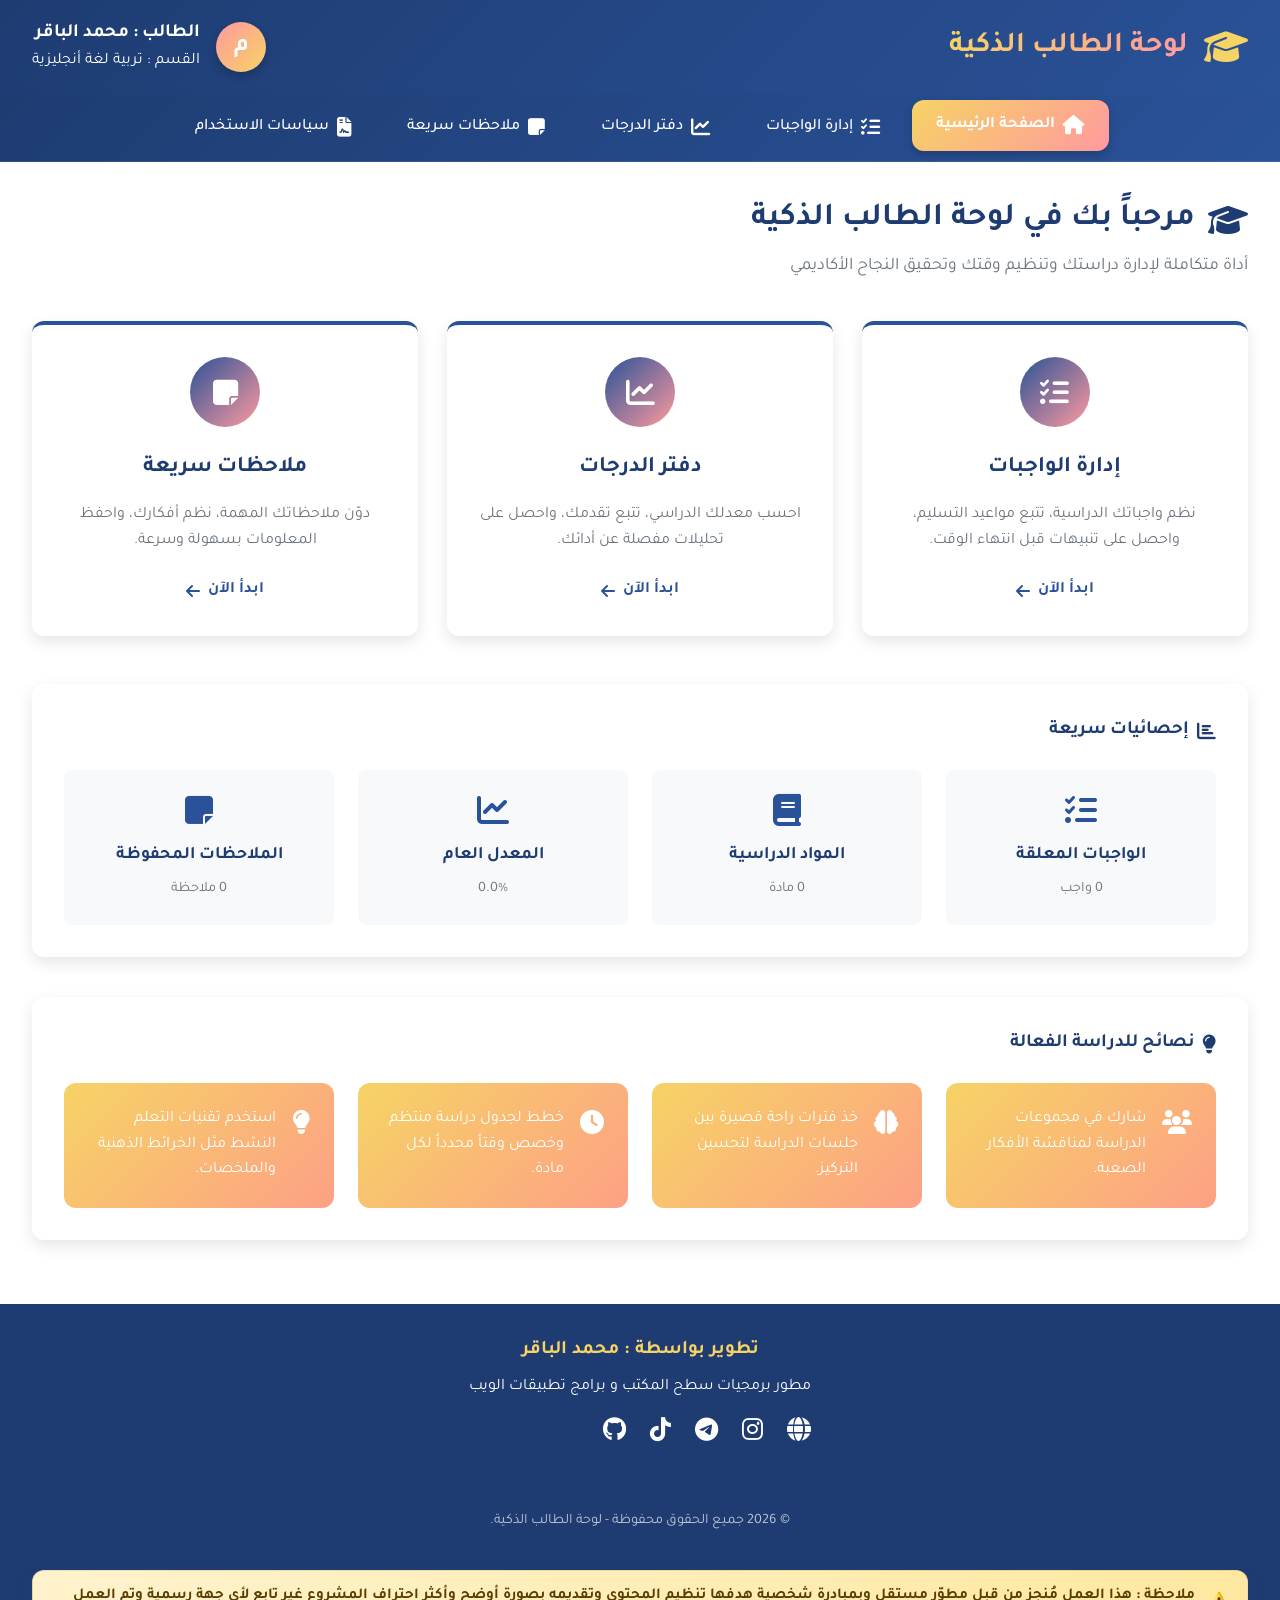
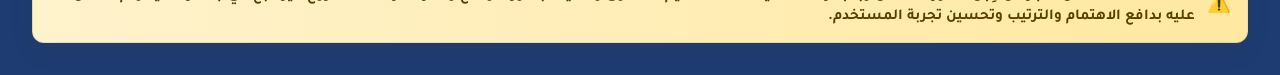
==== index.html @ 104905c3 "Add files via upload" ====
<!DOCTYPE html>
<html lang="ar" dir="rtl">
<head>
    <meta charset="UTF-8">
    <meta name="viewport" content="width=device-width, initial-scale=1.0">
    <title>لوحة الطالب الذكية - الصفحة الرئيسية</title>
    <link rel="stylesheet" href="css/style.css">
    <link rel="stylesheet" href="https://cdnjs.cloudflare.com/ajax/libs/font-awesome/6.4.0/css/all.min.css">
    <link href="https://fonts.googleapis.com/css2?family=Poppins:wght@300;400;500;600&family=Tajawal:wght@300;400;500;700&display=swap" rel="stylesheet">
</head>
<body>
    <div class="app-container">
        <!-- الشريط العلوي -->
        <header>
            <div class="logo">
                <i class="fas fa-graduation-cap"></i>
                <h1>لوحة الطالب الذكية</h1>
            </div>
            <div class="user-info">
                <div class="user-avatar">م</div>
                <div>
                    <h3>الطالب : محمد الباقر</h3>
                    <p>القسم : تربية لغة أنجليزية</p>
                </div>
            </div>
        </header>

        <!-- التنقل -->
        <nav>
            <ul class="nav-list">
                <li class="nav-item">
                    <a href="index.html" class="nav-link active">
                        <i class="fas fa-home"></i>
                        <span>الصفحة الرئيسية</span>
                    </a>
                </li>
                <li class="nav-item">
                    <a href="tasks.html" class="nav-link">
                        <i class="fas fa-tasks"></i>
                        <span>إدارة الواجبات</span>
                    </a>
                </li>
                <li class="nav-item">
                    <a href="grades.html" class="nav-link">
                        <i class="fas fa-chart-line"></i>
                        <span>دفتر الدرجات</span>
                    </a>
                </li>
                <li class="nav-item">
                    <a href="notes.html" class="nav-link">
                        <i class="fas fa-sticky-note"></i>
                        <span>ملاحظات سريعة</span>
                    </a>
                </li>
                <li class="nav-item">
                    <a href="policies.html" class="nav-link">
                        <i class="fas fa-file-contract"></i>
                        <span>سياسات الاستخدام</span>
                    </a>
                </li>
            </ul>
        </nav>

        <!-- المحتوى الرئيسي -->
        <main>
            <div class="welcome-section">
                <div class="welcome-content">
                    <h2><i class="fas fa-graduation-cap"></i> مرحباً بك في لوحة الطالب الذكية</h2>
                    <p class="subtitle">أداة متكاملة لإدارة دراستك وتنظيم وقتك وتحقيق النجاح الأكاديمي</p>
                    
                    <div class="features-grid">
                        <div class="feature-card">
                            <div class="feature-icon">
                                <i class="fas fa-tasks"></i>
                            </div>
                            <h3>إدارة الواجبات</h3>
                            <p>نظم واجباتك الدراسية، تتبع مواعيد التسليم، واحصل على تنبيهات قبل انتهاء الوقت.</p>
                            <a href="tasks.html" class="feature-link">ابدأ الآن <i class="fas fa-arrow-left"></i></a>
                        </div>
                        
                        <div class="feature-card">
                            <div class="feature-icon">
                                <i class="fas fa-chart-line"></i>
                            </div>
                            <h3>دفتر الدرجات</h3>
                            <p>احسب معدلك الدراسي، تتبع تقدمك، واحصل على تحليلات مفصلة عن أدائك.</p>
                            <a href="grades.html" class="feature-link">ابدأ الآن <i class="fas fa-arrow-left"></i></a>
                        </div>
                        
                        <div class="feature-card">
                            <div class="feature-icon">
                                <i class="fas fa-sticky-note"></i>
                            </div>
                            <h3>ملاحظات سريعة</h3>
                            <p>دوّن ملاحظاتك المهمة، نظم أفكارك، واحفظ المعلومات بسهولة وسرعة.</p>
                            <a href="notes.html" class="feature-link">ابدأ الآن <i class="fas fa-arrow-left"></i></a>
                        </div>
                    </div>
                    
                    <div class="stats-section">
                        <h3><i class="fas fa-chart-bar"></i> إحصائيات سريعة</h3>
                        <div class="stats-grid" id="quick-stats">
                            <!-- سيتم ملؤها بواسطة JavaScript -->

                        </div>
                    </div>
                    
                    <div class="tips-section">
                        <h3><i class="fas fa-lightbulb"></i> نصائح للدراسة الفعالة</h3>
                        <div class="tips-slider">
                            <div class="tip-card">
                                <i class="fas fa-clock"></i>
                                <p>خطط لجدول دراسة منتظم وخصص وقتاً محدداً لكل مادة.</p>
                            </div>
                            <div class="tip-card">
                                <i class="fas fa-brain"></i>
                                <p>خذ فترات راحة قصيرة بين جلسات الدراسة لتحسين التركيز.</p>
                            </div>
                            <div class="tip-card">
                                <i class="fas fa-book"></i>
                                <p>راجع الدروس أولاً بأول ولا تترك التراكم حتى وقت الامتحان.</p>
                            </div>
                            <div class="tip-card">
                                <i class="fas fa-check-circle"></i>
                                <p>ضع أهدافاً واقعية وقابلة للقياس لكل جلسة دراسة.</p>
                            </div>
                        </div>
                    </div>
                </div>
            </div>
        </main>

        <!-- الفوتر -->
        <footer>
            <div class="footer-content">
                <div class="developer-info">
                    <h3>تطوير بواسطة : محمد الباقر</h3>
                    <p>مطور برمجيات سطح المكتب و برامج تطبيقات الويب</p>
                    
                    <div class="social-links">
                        <a href="https://wsl-iq.github.io" class="social-link" target="_blank" title="الموقع الشخصي">
                            <i class="fas fa-globe"></i>
                        </a>
                        <a href="https://instagram.com/g6xs0r" class="social-link" target="_blank" title="إنستغرام">
                            <i class="fab fa-instagram"></i>
                        </a>
                        <a href="https://t.me/wsl-iq" class="social-link" target="_blank" title="تليغرام">
                            <i class="fab fa-telegram"></i>
                        </a>
                        <a href="https://www.tiktok.com/@wsl.iq" class="social-link" target="_blank" title="تيك توك">
                            <i class="fab fa-tiktok"></i>
                        </a>
                        <a href="https://github.com/wsl-iq" class="social-link" target="_blank" title="github">
                            <i class="fab fa-github"></i>
                        </a>
                    </div>
                </div>
                
                <div class="copyright">
                    &copy; 2026 جميع الحقوق محفوظة - لوحة الطالب الذكية.
                </div>

                <div role="alert" aria-live="polite" style="margin-top:14px;border-radius:12px;padding:14px 16px;background:linear-gradient(90deg,#fff3cd,#ffe8a1);color:#5a3e00;border:1px solid rgba(90,62,0,0.12);box-shadow:0 8px 24px rgba(90,62,0,0.08);font-weight:700;text-align:right;display:flex;align-items:center;gap:12px;">
                    <span style="font-size:1.2rem;line-height:1;">⚠️</span>
                    <small style="font-size:0.95rem;line-height:1.4;display:block;">
                    ملاحظة : هذا العمل مُنجز من قِبل مطوّر مستقل وبمبادرة شخصية هدفها تنظيم المحتوى وتقديمه بصورة أوضح وأكثر احتراف المشروع غير تابع لأي جهة رسمية وتم العمل عليه بدافع الاهتمام والترتيب وتحسين تجربة المستخدم.
                    </small>
                </div>
            </div>
        </footer>
    </div>

    <script src="js/main.js"></script>
</body>
</html>
---- css/style.css ----
/* الأساسيات والمتغيرات */
:root {
    --primary-dark: #1e3c72;
    --primary: #2a5298;
    --accent-pink: #ff9a9e;
    --accent-yellow: #f6d365;
    --success: #4CAF50;
    --success-light: #e8f5e9;
    --warning: #ff9800;
    --warning-light: #fff3e0;
    --danger: #f44336;
    --danger-light: #ffebee;
    --info: #2196F3;
    --info-light: #e3f2fd;
    --light: #f8f9fa;
    --dark: #343a40;
    --gray: #6c757d;
    --gray-light: #e9ecef;
    --border-radius: 12px;
    --border-radius-sm: 8px;
    --box-shadow: 0 6px 16px rgba(0, 0, 0, 0.1);
    --box-shadow-lg: 0 10px 30px rgba(0, 0, 0, 0.15);
    --transition: all 0.3s ease;
    --transition-fast: all 0.15s ease;
}

* {
    margin: 0;
    padding: 0;
    box-sizing: border-box;
}

html {
    scroll-behavior: smooth;
}

body {
    font-family: 'Tajawal', 'Poppins', sans-serif;
    background: linear-gradient(135deg, #1e3c72, #2a5298);
    color: #140707;
    min-height: 100vh;
    line-height: 1.6;
    padding: 0;
    margin: 0;
}

/* الحاوية الرئيسية */
.app-container {
    max-width: 1400px;
    margin: 0 auto;
    background-color: rgb(255, 255, 255);
    min-height: 100vh;
    border-radius: 0;
    overflow: hidden;
    box-shadow: 0 0 40px rgba(0, 0, 0, 0.2);
    animation: fadeIn 0.8s ease;
    /* لون نص الازرار العلوية */
    --header-text-color: rgb(0, 0, 0);

}

@keyframes fadeIn {
    from { opacity: 0; transform: translateY(10px); }
    to { opacity: 1; transform: translateY(0); }
}

/* الشريط العلوي */
header {
    background: linear-gradient(135deg, #1e3c72, #2a5298);
    color: rgb(255, 255, 255);
    padding: 1.2rem 2rem;
    display: flex;
    justify-content: space-between;
    align-items: center;
    box-shadow: 0 4px 12px rgba(0, 0, 0, 0.1);
}

.logo {
    display: flex;
    align-items: center;
    gap: 1rem;
}

.logo i {
    font-size: 2.2rem;
    color: var(--accent-yellow);
    animation: bounce 2s infinite;
}

@keyframes bounce {
    0%, 100% { transform: translateY(0); }
    50% { transform: translateY(-5px); }
}

.logo h1 {
    font-size: 1.8rem;
    font-weight: 700;
    background: linear-gradient(to right, #f6d365, #ff9a9e);
    -webkit-background-clip: text;
    background-clip: text;
    color: transparent;
}

.user-info {
    display: flex;
    align-items: center;
    gap: 1rem;
}

.user-avatar {
    width: 50px;
    height: 50px;
    border-radius: 50%;
    background: linear-gradient(135deg, #ff9a9e, #f6d365);
    display: flex;
    align-items: center;
    justify-content: center;
    font-size: 1.5rem;
    font-weight: bold;
    box-shadow: 0 4px 8px rgba(0, 0, 0, 0.2);
}

/* التنقل */
nav {
    background: linear-gradient(135deg, var(--primary-dark), var(--primary));
    padding: 0.5rem 2rem;
    border-bottom: 1px solid rgba(255, 255, 255, 0.1);
}

.nav-list {
    display: flex;
    list-style: none;
    justify-content: center;
    gap: 0.5rem;
}

.nav-item {
    margin: 0;
}

.nav-link {
    color: white;
    text-decoration: none;
    padding: 0.8rem 1.5rem;
    border-radius: var(--border-radius);
    display: flex;
    align-items: center;
    gap: 0.5rem;
    transition: var(--transition);
    font-weight: 500;
    position: relative;
    overflow: hidden;
}

.nav-link::before {
    content: '';
    position: absolute;
    top: 0;
    left: -100%;
    width: 100%;
    height: 100%;
    background: linear-gradient(90deg, transparent, rgba(255, 255, 255, 0.2), transparent);
    transition: 0.5s;
}

.nav-link:hover::before {
    left: 100%;
}

.nav-link:hover, .nav-link.active {
    background-color: rgba(255, 255, 255, 0.2);
    color: white;
    transform: translateY(-2px);
    box-shadow: 0 4px 8px rgba(0, 0, 0, 0.2);
}

.nav-link i {
    font-size: 1.2rem;
    color: white;
}

/* عند التمرير أو في حالة التنقل النشط */
.nav-link.active {
    background: linear-gradient(135deg, var(--accent-yellow), var(--accent-pink));
    color: white;
    font-weight: 600;
}

/* المحتوى الرئيسي */
main {
    padding: 2rem;
    min-height: 70vh;
}

.page-header {
    display: flex;
    justify-content: space-between;
    align-items: center;
    margin-bottom: 2rem;
    padding-bottom: 1.5rem;
    border-bottom: 2px solid var(--gray-light);
    animation: slideDown 0.5s ease;
}

@keyframes slideDown {
    from { opacity: 0; transform: translateY(-20px); }
    to { opacity: 1; transform: translateY(0); }
}

.page-title {
    color: var(--primary-dark);
    font-size: 1.8rem;
    display: flex;
    align-items: center;
    gap: 0.8rem;
}

.page-title i {
    color: var(--primary);
}

/* الأزرار */
.btn {
    background: linear-gradient(135deg, var(--primary-dark), var(--primary));
    color: rgb(255, 255, 255);
    border: none;
    padding: 0.8rem 1.8rem;
    border-radius: var(--border-radius);
    cursor: pointer;
    font-weight: 600;
    display: inline-flex;
    align-items: center;
    justify-content: center;
    gap: 0.5rem;
    transition: var(--transition);
    font-family: 'Tajawal', sans-serif;
    font-size: 1rem;
    box-shadow: 0 4px 8px rgba(30, 60, 114, 0.2);
}

.btn:hover {
    transform: translateY(-3px);
    box-shadow: 0 8px 15px rgba(30, 60, 114, 0.3);
}

.btn:active {
    transform: translateY(-1px);
}

.btn-add {
    background: linear-gradient(135deg, var(--success), #66bb6a);
}

.btn-cancel {
    background: linear-gradient(135deg, var(--gray), #adb5bd);
}

.btn-delete {
    background: linear-gradient(135deg, var(--danger), #ef5350);
}

.btn-small {
    padding: 0.5rem 1rem;
    font-size: 0.9rem;
}

.btn-icon {
    width: 40px;
    height: 40px;
    border-radius: 50%;
    background: var(--gray-light);
    border: none;
    display: flex;
    align-items: center;
    justify-content: center;
    cursor: pointer;
    transition: var(--transition);
}

.btn-icon:hover {
    background: var(--primary);
    color: white;
}

/* النماذج */
.form-row {
    display: flex;
    flex-wrap: wrap;
    gap: 1.5rem;
    margin-bottom: 1.5rem;
}

.form-group {
    flex: 1;
    min-width: 250px;
}

.form-group.full-width {
    flex: 0 0 100%;
}

label {
    display: block;
    margin-bottom: 0.5rem;
    color: var(--primary-dark);
    font-weight: 500;
    font-size: 0.95rem;
}

input, select, textarea, button {
    width: 100%;
    padding: 0.9rem 1.2rem;
    border: 2px solid var(--gray-light);
    border-radius: var(--border-radius-sm);
    font-family: 'Tajawal', 'Poppins', sans-serif;
    font-size: 1rem;
    transition: var(--transition);
    background-color: white;
}

input:focus, select:focus, textarea:focus {
    outline: none;
    border-color: var(--primary);
    box-shadow: 0 0 0 3px rgba(30, 60, 114, 0.1);
}

/* الإختيار المخصص */
.custom-select {
    position: relative;
}

.custom-select select {
    appearance: none;
    padding-right: 3rem;
}

.select-arrow {
    position: absolute;
    top: 50%;
    left: 1rem;
    transform: translateY(-50%);
    pointer-events: none;
    color: var(--gray);
}

/* منتقي التاريخ والوقت */
.date-picker, .time-picker {
    position: relative;
}

.date-picker i, .time-picker i {
    position: absolute;
    top: 50%;
    left: 1rem;
    transform: translateY(-50%);
    color: var(--gray);
    pointer-events: none;
}

.date-picker input, .time-picker input {
    padding-left: 3rem;
}

/* أزرار الأولوية */
.priority-buttons {
    display: flex;
    gap: 0.5rem;
    margin-top: 0.5rem;
}

.priority-btn {
    flex: 1;
    padding: 0.7rem;
    border: 2px solid var(--gray-light);
    background: white;
    border-radius: var(--border-radius-sm);
    cursor: pointer;
    transition: var(--transition);
    font-weight: 500;
}

.priority-btn:hover {
    border-color: var(--primary);
}

.priority-btn.active {
    border-color: var(--primary);
    background-color: var(--primary);
    color: white;
}

.priority-btn[data-priority="high"].active {
    border-color: var(--danger);
    background-color: var(--danger);
}

.priority-btn[data-priority="low"].active {
    border-color: var(--success);
    background-color: var(--success);
}

/* نماذج إدارة الواجبات */
.task-form {
    background: white;
    border-radius: var(--border-radius);
    padding: 2rem;
    margin-bottom: 2.5rem;
    box-shadow: var(--box-shadow);
    animation: slideUp 0.4s ease;
    border-top: 4px solid var(--primary);
}

@keyframes slideUp {
    from { opacity: 0; transform: translateY(20px); }
    to { opacity: 1; transform: translateY(0); }
}

.filter-section {
    display: flex;
    justify-content: space-between;
    align-items: center;
    margin-bottom: 2rem;
    flex-wrap: wrap;
    gap: 1rem;
}

.filter-buttons {
    display: flex;
    gap: 0.5rem;
    flex-wrap: wrap;
}

.filter-btn {
    background: var(--gray-light);
    border: none;
    padding: 0.6rem 1.2rem;
    border-radius: 20px;
    cursor: pointer;
    transition: var(--transition);
    font-weight: 500;
}

.filter-btn:hover {
    background: var(--primary);
    color: white;
}

.filter-btn.active {
    background: var(--primary);
    color: white;
    box-shadow: 0 4px 8px rgba(30, 60, 114, 0.2);
}

.search-box {
    position: relative;
    min-width: 250px;
}

.search-box input {
    padding-left: 2.8rem;
    border-radius: 20px;
}

.search-box i {
    position: absolute;
    top: 50%;
    right: 1rem;
    transform: translateY(-50%);
    color: var(--gray);
}

/* بطاقات الواجبات */
.tasks-container {
    display: grid;
    grid-template-columns: repeat(auto-fill, minmax(350px, 1fr));
    gap: 1.5rem;
}

.task-card {
    background: white;
    border-radius: var(--border-radius);
    padding: 1.5rem;
    box-shadow: var(--box-shadow);
    transition: var(--transition);
    border-left: 5px solid var(--success);
    animation: slideUp 0.5s ease;
    position: relative;
    overflow: hidden;
}

.task-card::before {
    content: '';
    position: absolute;
    top: 0;
    left: 0;
    width: 100%;
    height: 5px;
    background: linear-gradient(90deg, var(--success), transparent);
}

.task-card:hover {
    transform: translateY(-5px);
    box-shadow: var(--box-shadow-lg);
}

.task-card.near-deadline {
    border-left-color: var(--warning);
    animation: pulse 2s infinite;
}

.task-card.near-deadline::before {
    background: linear-gradient(90deg, var(--warning), transparent);
}

.task-card.overdue {
    border-left-color: var(--danger);
}

.task-card.overdue::before {
    background: linear-gradient(90deg, var(--danger), transparent);
}

.task-card.high-priority {
    border-left-color: var(--accent-pink);
}

.task-card.high-priority::before {
    background: linear-gradient(90deg, var(--accent-pink), transparent);
}

@keyframes pulse {
    0% { box-shadow: 0 0 0 0 rgba(255, 152, 0, 0.4); }
    70% { box-shadow: 0 0 0 10px rgba(255, 152, 0, 0); }
    100% { box-shadow: 0 0 0 0 rgba(255, 152, 0, 0); }
}

.task-header {
    display: flex;
    justify-content: space-between;
    align-items: flex-start;
    margin-bottom: 1rem;
}

.task-title {
    font-size: 1.3rem;
    color: var(--primary-dark);
    font-weight: 600;
    margin-bottom: 0.5rem;
}

.task-type {
    background-color: var(--info-light);
    color: var(--info);
    padding: 0.3rem 0.8rem;
    border-radius: 20px;
    font-size: 0.85rem;
    font-weight: 500;
    white-space: nowrap;
}

.task-details {
    margin-bottom: 1.5rem;
}

.task-detail {
    display: flex;
    align-items: center;
    gap: 0.7rem;
    margin-bottom: 0.7rem;
    color: var(--gray);
    font-size: 0.95rem;
}

.task-detail i {
    color: var(--primary);
    width: 20px;
    text-align: center;
}

.task-footer {
    display: flex;
    justify-content: space-between;
    align-items: center;
    flex-wrap: wrap;
    gap: 0.5rem;
    padding-top: 1rem;
    border-top: 1px solid var(--gray-light);
}

.task-status {
    display: inline-block;
    padding: 0.4rem 0.8rem;
    border-radius: 20px;
    font-size: 0.85rem;
    font-weight: 500;
}

.status-on-time {
    background-color: var(--success-light);
    color: var(--success);
}

.status-near-deadline {
    background-color: var(--warning-light);
    color: var(--warning);
}

.status-overdue {
    background-color: var(--danger-light);
    color: var(--danger);
}

.time-left {
    font-weight: 600;
    margin-top: 0.5rem;
    display: inline-block;
    padding: 0.3rem 0.8rem;
    border-radius: 20px;
    background-color: var(--info-light);
    color: var(--info);
    font-size: 0.9rem;
}

.priority-badge {
    display: inline-block;
    padding: 0.2rem 0.6rem;
    border-radius: 10px;
    font-size: 0.75rem;
    font-weight: 500;
    margin-right: 0.5rem;
}

.priority-high {
    background-color: #ffebee;
    color: var(--danger);
}

.priority-medium {
    background-color: #fff3e0;
    color: var(--warning);
}

.priority-low {
    background-color: #e8f5e9;
    color: var(--success);
}

/* دفتر الدرجات */
.grades-summary {
    display: grid;
    grid-template-columns: repeat(auto-fit, minmax(280px, 1fr));
    gap: 1.5rem;
    margin-bottom: 2.5rem;
}

.summary-card {
    background: white;
    border-radius: var(--border-radius);
    padding: 1.8rem;
    box-shadow: var(--box-shadow);
    text-align: center;
    transition: var(--transition);
    border-top: 4px solid var(--primary);
}

.summary-card:hover {
    transform: translateY(-5px);
    box-shadow: var(--box-shadow-lg);
}

.summary-card h3 {
    color: var(--primary-dark);
    margin-bottom: 1.2rem;
    font-size: 1.3rem;
    display: flex;
    align-items: center;
    justify-content: center;
    gap: 0.5rem;
}

.grade-value {
    font-size: 3rem;
    font-weight: 700;
    margin-bottom: 1.5rem;
    text-shadow: 2px 2px 4px rgba(0, 0, 0, 0.1);
}

.grade-excellent {
    color: var(--success);
}

.grade-good {
    color: var(--info);
}

.grade-average {
    color: var(--warning);
}

.grade-poor {
    color: var(--danger);
    animation: pulse 2s infinite;
}

.progress-container {
    margin-top: 1.5rem;
}

.progress-label {
    display: flex;
    justify-content: space-between;
    margin-bottom: 0.5rem;
    font-size: 0.9rem;
    color: var(--gray);
}

.progress-bar {
    height: 12px;
    background-color: var(--gray-light);
    border-radius: 6px;
    overflow: hidden;
    position: relative;
}

.progress-bar.small {
    height: 8px;
}

.progress-fill {
    height: 100%;
    border-radius: 6px;
    transition: width 1s ease-in-out;
    position: relative;
    overflow: hidden;
}

.progress-fill::after {
    content: '';
    position: absolute;
    top: 0;
    left: 0;
    bottom: 0;
    right: 0;
    background-image: linear-gradient(
        -45deg, 
        rgba(255, 255, 255, 0.2) 25%, 
        transparent 25%, 
        transparent 50%, 
        rgba(255, 255, 255, 0.2) 50%, 
        rgba(255, 255, 255, 0.2) 75%, 
        transparent 75%, 
        transparent
    );
    z-index: 1;
    background-size: 50px 50px;
    animation: move 2s linear infinite;
    border-radius: 6px;
}

@keyframes move {
    0% { background-position: 0 0; }
    100% { background-position: 50px 50px; }
}

.progress-excellent {
    background: linear-gradient(to right, var(--success), #8BC34A);
}

.progress-good {
    background: linear-gradient(to right, var(--info), #03A9F4);
}

.progress-average {
    background: linear-gradient(to right, var(--warning), #FFC107);
}

.progress-poor {
    background: linear-gradient(to right, var(--danger), #FF5722);
}

.grade-status {
    margin-top: 1rem;
    padding: 0.7rem;
    border-radius: var(--border-radius-sm);
    background-color: var(--info-light);
    display: flex;
    align-items: center;
    justify-content: center;
    gap: 0.5rem;
    font-size: 0.9rem;
}

.subject-level {
    margin-top: 1rem;
}

.level-badge {
    display: inline-block;
    padding: 0.3rem 0.8rem;
    border-radius: 20px;
    font-size: 0.85rem;
    font-weight: 500;
}

.stats-mini {
    margin-top: 1rem;
    display: flex;
    justify-content: center;
    gap: 1rem;
}

.stat-item {
    display: flex;
    flex-direction: column;
    align-items: center;
}

.stat-label {
    font-size: 0.8rem;
    color: var(--gray);
}

.stat-value {
    font-size: 1.2rem;
    font-weight: 600;
    color: var(--primary);
}

.warning-card {
    background: linear-gradient(135deg, #fff3e0, #ffecb3);
    border-radius: var(--border-radius);
    padding: 1.5rem;
    margin-bottom: 2rem;
    display: flex;
    align-items: center;
    gap: 1.5rem;
    border-left: 5px solid var(--warning);
    animation: slideInLeft 0.5s ease;
}

@keyframes slideInLeft {
    from { opacity: 0; transform: translateX(-20px); }
    to { opacity: 1; transform: translateX(0); }
}

.warning-icon {
    width: 50px;
    height: 50px;
    background: var(--warning);
    border-radius: 50%;
    display: flex;
    align-items: center;
    justify-content: center;
    color: white;
    font-size: 1.5rem;
    flex-shrink: 0;
}

.warning-content {
    flex: 1;
}

.warning-content h4 {
    color: var(--warning);
    margin-bottom: 0.5rem;
}

.warning-content ul {
    margin-top: 0.5rem;
    padding-right: 1.5rem;
}

.warning-content li {
    margin-bottom: 0.3rem;
    color: var(--dark);
}

.settings-card {
    background: white;
    border-radius: var(--border-radius);
    padding: 1.8rem;
    margin-bottom: 2rem;
    box-shadow: var(--box-shadow);
}

.settings-card h3 {
    color: var(--primary-dark);
    margin-bottom: 1.5rem;
    display: flex;
    align-items: center;
    gap: 0.5rem;
}

.range-input {
    display: flex;
    align-items: center;
    gap: 1rem;
}

.range-input input[type="range"] {
    flex: 1;
    height: 8px;
    border-radius: 4px;
    background: var(--gray-light);
    outline: none;
    -webkit-appearance: none;
    -moz-appearance: none;
    appearance: none;
}

.range-input input[type="range"]::-webkit-slider-thumb {
    -webkit-appearance: none;
    width: 22px;
    height: 22px;
    border-radius: 50%;
    background: var(--primary);
    cursor: pointer;
    box-shadow: 0 2px 5px rgba(0, 0, 0, 0.2);
}

.range-value {
    font-weight: 600;
    color: var(--primary);
    min-width: 40px;
    text-align: center;
}

.grades-form {
    background: white;
    border-radius: var(--border-radius);
    padding: 2rem;
    margin-bottom: 2.5rem;
    box-shadow: var(--box-shadow);
    border-top: 4px solid var(--info);
}

.grades-form h3 {
    color: var(--primary-dark);
    margin-bottom: 1.5rem;
    display: flex;
    align-items: center;
    gap: 0.5rem;
}

.grade-inputs {
    display: grid;
    grid-template-columns: repeat(auto-fit, minmax(280px, 1fr));
    gap: 1.5rem;
    margin-bottom: 2rem;
}

.grade-input {
    background: var(--light);
    border-radius: var(--border-radius-sm);
    padding: 1.5rem;
    box-shadow: 0 4px 8px rgba(0, 0, 0, 0.05);
}

.grade-input label {
    font-weight: 600;
    margin-bottom: 1rem;
    display: block;
}

.grade-input-with-btn {
    display: flex;
    gap: 0.5rem;
    margin-bottom: 1rem;
}

.grade-input-with-btn input {
    flex: 1;
}

.grade-slider {
    margin-top: 0.5rem;
}

.grade-range {
    width: 100%;
    height: 6px;
    border-radius: 3px;
    background: var(--gray-light);
    outline: none;
    -webkit-appearance: none;
    -moz-appearance: none;
    appearance: none;
}

.grade-range::-webkit-slider-thumb {
    -webkit-appearance: none;
    width: 18px;
    height: 18px;
    border-radius: 50%;
    background: var(--primary);
    cursor: pointer;
}

.grade-preview {
    background: var(--light);
    border-radius: var(--border-radius-sm);
    padding: 1.2rem;
    margin-bottom: 1.5rem;
    text-align: center;
}

.grade-preview h4 {
    color: var(--primary-dark);
    margin-bottom: 0.8rem;
}

.grade-preview h4 span {
    font-weight: 700;
    color: var(--primary);
}

.subjects-container {
    display: grid;
    grid-template-columns: repeat(auto-fill, minmax(350px, 1fr));
    gap: 1.5rem;
    margin-bottom: 2.5rem;
}

.subject-card {
    background: white;
    border-radius: var(--border-radius);
    padding: 1.8rem;
    box-shadow: var(--box-shadow);
    transition: var(--transition);
    border-top: 4px solid var(--info);
}

.subject-card:hover {
    transform: translateY(-5px);
    box-shadow: var(--box-shadow-lg);
}

.subject-header {
    display: flex;
    justify-content: space-between;
    align-items: center;
    margin-bottom: 1.5rem;
}

.subject-name {
    font-size: 1.4rem;
    color: var(--primary-dark);
    font-weight: 600;
}

.subject-grade-inputs {
    display: grid;
    grid-template-columns: repeat(3, 1fr);
    gap: 1rem;
    margin-bottom: 1.5rem;
}

.subject-grade-input {
    text-align: center;
}

.subject-grade-input label {
    font-size: 0.9rem;
    margin-bottom: 0.5rem;
    color: var(--gray);
    display: block;
}

.subject-grade-input input {
    text-align: center;
    font-weight: 600;
    font-size: 1.1rem;
    padding: 0.8rem;
}

.subject-footer {
    display: flex;
    justify-content: space-between;
    align-items: center;
    padding-top: 1.5rem;
    border-top: 1px solid var(--gray-light);
}

.analysis-section {
    background: white;
    border-radius: var(--border-radius);
    padding: 2rem;
    box-shadow: var(--box-shadow);
    margin-top: 2rem;
}

.analysis-section h3 {
    color: var(--primary-dark);
    margin-bottom: 1.5rem;
    display: flex;
    align-items: center;
    gap: 0.5rem;
}

.analysis-grid {
    display: grid;
    grid-template-columns: repeat(auto-fit, minmax(350px, 1fr));
    gap: 1.5rem;
}

.analysis-card {
    background: var(--light);
    border-radius: var(--border-radius);
    padding: 1.5rem;
}

.analysis-card h4 {
    color: var(--primary-dark);
    margin-bottom: 1rem;
}

.chart-container {
    height: 200px;
    position: relative;
}

.strengths-weaknesses {
    display: grid;
    grid-template-columns: 1fr 1fr;
    gap: 1.5rem;
}

.sw-item h5 {
    color: var(--primary-dark);
    margin-bottom: 0.8rem;
    display: flex;
    align-items: center;
    gap: 0.5rem;
}

.sw-item ul {
    padding-right: 1.2rem;
}

.sw-item li {
    margin-bottom: 0.5rem;
    color: var(--dark);
}

/* صفحة الملاحظات */
.notes-page {
    display: grid;
    grid-template-columns: 300px 1fr;
    gap: 2rem;
    min-height: 70vh;
}

.notes-sidebar {
    background: white;
    border-radius: var(--border-radius);
    padding: 1.5rem;
    box-shadow: var(--box-shadow);
    display: flex;
    flex-direction: column;
}

.sidebar-header {
    display: flex;
    justify-content: space-between;
    align-items: center;
    margin-bottom: 1.5rem;
}

.sidebar-header h3 {
    color: var(--primary-dark);
    display: flex;
    align-items: center;
    gap: 0.5rem;
}

.notes-filters {
    display: flex;
    flex-wrap: wrap;
    gap: 0.5rem;
    margin-bottom: 1.5rem;
}

.notes-list-sidebar {
    flex: 1;
    overflow-y: auto;
    max-height: 500px;
}

.note-item-sidebar {
    padding: 1rem;
    border-radius: var(--border-radius-sm);
    margin-bottom: 0.8rem;
    cursor: pointer;
    transition: var(--transition);
    border-right: 3px solid var(--info);
    background: var(--light);
}

.note-item-sidebar:hover {
    background: var(--info-light);
    transform: translateX(-5px);
}

.note-item-sidebar.active {
    background: var(--info-light);
    border-right-color: var(--primary);
}

.note-item-sidebar h4 {
    color: var(--primary-dark);
    margin-bottom: 0.3rem;
    font-size: 1rem;
}

.note-item-sidebar p {
    color: var(--gray);
    font-size: 0.85rem;
    margin-bottom: 0.3rem;
    display: -webkit-box;
    -webkit-line-clamp: 2;
    line-clamp: 2;
    -webkit-box-orient: vertical;
    overflow: hidden;
}

.note-item-meta {
    display: flex;
    justify-content: space-between;
    font-size: 0.75rem;
    color: var(--gray);
}

.empty-state-sidebar {
    text-align: center;
    padding: 3rem 1rem;
    color: var(--gray);
}

.empty-state-sidebar i {
    font-size: 2.5rem;
    margin-bottom: 1rem;
    color: #ddd;
}

.notes-main {
    background: white;
    border-radius: var(--border-radius);
    padding: 2rem;
    box-shadow: var(--box-shadow);
    display: flex;
    flex-direction: column;
}

.notes-editor {
    display: flex;
    flex-direction: column;
    height: 100%;
}

.editor-header {
    display: flex;
    justify-content: space-between;
    align-items: center;
    margin-bottom: 1.5rem;
}

.note-title-input input {
    font-size: 1.5rem;
    font-weight: 600;
    border: none;
    padding: 0.5rem 0;
    border-bottom: 2px solid var(--gray-light);
    border-radius: 0;
}

.note-title-input input:focus {
    border-bottom-color: var(--primary);
    box-shadow: none;
}

.editor-actions {
    display: flex;
    gap: 0.5rem;
    position: relative;
}

.category-dropdown {
    position: absolute;
    top: 100%;
    left: 0;
    background: white;
    border-radius: var(--border-radius-sm);
    box-shadow: var(--box-shadow-lg);
    padding: 0.5rem;
    z-index: 100;
    min-width: 150px;
}

.category-option {
    display: block;
    width: 100%;
    padding: 0.7rem 1rem;
    border: none;
    background: none;
    text-align: right;
    cursor: pointer;
    border-radius: var(--border-radius-sm);
    transition: var(--transition-fast);
}

.category-option:hover {
    background: var(--light);
}

.editor-toolbar {
    display: flex;
    flex-wrap: wrap;
    gap: 0.5rem;
    margin-bottom: 1.5rem;
    padding-bottom: 1rem;
    border-bottom: 1px solid var(--gray-light);
}

.toolbar-group {
    display: flex;
    gap: 0.2rem;
    padding: 0.2rem;
    background: var(--light);
    border-radius: var(--border-radius-sm);
}

.tool-btn {
    background: transparent;
    border: none;
    border-radius: 5px;
    padding: 0.5rem 0.8rem;
    cursor: pointer;
    transition: var(--transition);
    display: flex;
    align-items: center;
    justify-content: center;
    min-width: 40px;
    height: 40px;
    color: var(--dark);
}

.tool-btn:hover {
    background: rgba(30, 60, 114, 0.1);
}

.tool-btn.active {
    background: var(--primary);
    color: white;
}

.font-size-dropdown {
    position: absolute;
    top: 100%;
    background: white;
    border-radius: var(--border-radius-sm);
    box-shadow: var(--box-shadow);
    padding: 0.5rem;
    z-index: 100;
    min-width: 100px;
}

.font-size-dropdown button {
    display: block;
    width: 100%;
    padding: 0.5rem 1rem;
    border: none;
    background: none;
    text-align: right;
    cursor: pointer;
    transition: var(--transition-fast);
}

.font-size-dropdown button:hover {
    background: var(--light);
}

.color-picker {
    position: absolute;
    top: 100%;
    left: 0;
    z-index: 100;
}

.editor-content {
    flex: 1;
    margin-bottom: 1.5rem;
}

.note-content {
    width: 100%;
    height: 100%;
    min-height: 300px;
    padding: 1.5rem;
    border: 2px solid var(--gray-light);
    border-radius: var(--border-radius);
    font-family: 'Tajawal', 'Poppins', sans-serif;
    font-size: 1rem;
    resize: none;
    outline: none;
    overflow-y: auto;
    transition: var(--transition);
}

.note-content:focus {
    border-color: var(--primary);
    box-shadow: 0 0 0 3px rgba(30, 60, 114, 0.1);
}

.note-content[contenteditable="true"]:empty:before {
    content: attr(placeholder);
    color: var(--gray);
    pointer-events: none;
}

.editor-footer {
    display: flex;
    justify-content: space-between;
    align-items: center;
    padding-top: 1rem;
    border-top: 1px solid var(--gray-light);
}

.editor-info {
    font-size: 0.9rem;
    color: var(--gray);
    display: flex;
    gap: 1rem;
}

.editor-buttons {
    display: flex;
    gap: 1rem;
}

.note-viewer {
    display: flex;
    flex-direction: column;
    height: 100%;
}

.note-viewer-header {
    margin-bottom: 2rem;
    padding-bottom: 1rem;
    border-bottom: 2px solid var(--gray-light);
}

.note-viewer-header h2 {
    color: var(--primary-dark);
    margin-bottom: 0.5rem;
}

.note-meta {
    display: flex;
    gap: 1rem;
    color: var(--gray);
    font-size: 0.9rem;
}

.note-category {
    background: var(--info-light);
    color: var(--info);
    padding: 0.2rem 0.6rem;
    border-radius: 12px;
    font-size: 0.8rem;
}

.note-important {
    color: var(--accent-yellow);
}

.note-viewer-content {
    flex: 1;
    padding: 1rem;
    background: var(--light);
    border-radius: var(--border-radius);
    overflow-y: auto;
    margin-bottom: 1.5rem;
    line-height: 1.8;
}

.note-viewer-actions {
    display: flex;
    gap: 1rem;
    justify-content: flex-end;
}

.notes-empty-state {
    display: flex;
    align-items: center;
    justify-content: center;
    height: 100%;
    text-align: center;
}

.empty-content i {
    font-size: 4rem;
    color: #ddd;
    margin-bottom: 1.5rem;
}

.empty-content h3 {
    color: var(--primary-dark);
    margin-bottom: 0.5rem;
}

.empty-content p {
    color: var(--gray);
    margin-bottom: 1.5rem;
}

/* الصفحة الرئيسية */
.welcome-section {
    animation: fadeIn 1s ease;
}

.welcome-content h2 {
    color: var(--primary-dark);
    margin-bottom: 0.5rem;
    display: flex;
    align-items: center;
    gap: 0.8rem;
    font-size: 2rem;
}

.subtitle {
    color: var(--gray);
    font-size: 1.1rem;
    margin-bottom: 2.5rem;
}

.features-grid {
    display: grid;
    grid-template-columns: repeat(auto-fit, minmax(300px, 1fr));
    gap: 1.8rem;
    margin-bottom: 3rem;
}

.feature-card {
    background: white;
    border-radius: var(--border-radius);
    padding: 2rem;
    box-shadow: var(--box-shadow);
    transition: var(--transition);
    text-align: center;
    border-top: 4px solid var(--primary);
}

.feature-card:hover {
    transform: translateY(-10px);
    box-shadow: var(--box-shadow-lg);
}

.feature-icon {
    width: 70px;
    height: 70px;
    background: linear-gradient(135deg, var(--primary), var(--accent-pink));
    border-radius: 50%;
    display: flex;
    align-items: center;
    justify-content: center;
    margin: 0 auto 1.5rem;
    color: white;
    font-size: 1.8rem;
}

.feature-card h3 {
    color: var(--primary-dark);
    margin-bottom: 1rem;
    font-size: 1.4rem;
}

.feature-card p {
    color: var(--gray);
    margin-bottom: 1.5rem;
    line-height: 1.6;
}

.feature-link {
    display: inline-flex;
    align-items: center;
    gap: 0.5rem;
    color: var(--primary);
    text-decoration: none;
    font-weight: 600;
    transition: var(--transition);
}

.feature-link:hover {
    color: var(--primary-dark);
    gap: 0.8rem;
}

.stats-section {
    background: white;
    border-radius: var(--border-radius);
    padding: 2rem;
    box-shadow: var(--box-shadow);
    margin-bottom: 2.5rem;
}

.stats-section h3 {
    color: var(--primary-dark);
    margin-bottom: 1.5rem;
    display: flex;
    align-items: center;
    gap: 0.5rem;
}

.stats-grid {
    display: grid;
    grid-template-columns: repeat(auto-fit, minmax(200px, 1fr));
    gap: 1.5rem;
}

.stat-card {
    background: var(--light);
    border-radius: var(--border-radius-sm);
    padding: 1.5rem;
    text-align: center;
    transition: var(--transition);
}

.stat-card:hover {
    transform: translateY(-5px);
    box-shadow: 0 5px 15px rgba(0, 0, 0, 0.1);
}

.stat-card i {
    font-size: 2rem;
    color: var(--primary);
    margin-bottom: 1rem;
}

.stat-card h4 {
    color: var(--primary-dark);
    margin-bottom: 0.5rem;
    font-size: 1.1rem;
}

.stat-card p {
    color: var(--gray);
    font-size: 0.9rem;
}

.tips-section {
    background: white;
    border-radius: var(--border-radius);
    padding: 2rem;
    box-shadow: var(--box-shadow);
}

.tips-section h3 {
    color: var(--primary-dark);
    margin-bottom: 1.5rem;
    display: flex;
    align-items: center;
    gap: 0.5rem;
}

.tips-slider {
    display: grid;
    grid-template-columns: repeat(auto-fit, minmax(250px, 1fr));
    gap: 1.5rem;
}

.tip-card {
    background: linear-gradient(135deg, #f6d365, #fda085);
    border-radius: var(--border-radius);
    padding: 1.5rem;
    color: white;
    display: flex;
    align-items: flex-start;
    gap: 1rem;
    transition: var(--transition);
}

.tip-card:hover {
    transform: translateY(-5px);
    box-shadow: 0 10px 20px rgba(253, 160, 133, 0.3);
}

.tip-card i {
    font-size: 1.5rem;
    margin-top: 0.2rem;
}

.tip-card p {
    flex: 1;
    line-height: 1.6;
}

/* الحالة الفارغة */
.empty-state {
    text-align: center;
    padding: 4rem 1rem;
    color: var(--gray);
    grid-column: 1 / -1;
}

.empty-state i {
    font-size: 4rem;
    margin-bottom: 1.5rem;
    color: #ddd;
}

.empty-state h3 {
    color: var(--primary-dark);
    margin-bottom: 0.8rem;
    font-size: 1.5rem;
}

.empty-state p {
    max-width: 400px;
    margin: 0 auto;
    line-height: 1.6;
}

/* التنبيهات */
.notification {
    position: fixed;
    bottom: 2rem;
    right: 2rem;
    background: white;
    border-radius: var(--border-radius);
    padding: 1.2rem;
    box-shadow: 0 8px 25px rgba(0, 0, 0, 0.2);
    display: flex;
    align-items: center;
    gap: 1rem;
    z-index: 1000;
    animation: slideInRight 0.5s ease, glow 2s infinite alternate;
    border-left: 5px solid var(--warning);
    max-width: 400px;
}

@keyframes slideInRight {
    from { transform: translateX(100%); opacity: 0; }
    to { transform: translateX(0); opacity: 1; }
}

@keyframes glow {
    from { box-shadow: 0 0 10px rgba(255, 152, 0, 0.5); }
    to { box-shadow: 0 0 20px rgba(255, 152, 0, 0.8); }
}

.notification-icon {
    width: 40px;
    height: 40px;
    background: linear-gradient(135deg, var(--warning), #ffb74d);
    border-radius: 50%;
    display: flex;
    align-items: center;
    justify-content: center;
    color: white;
    font-size: 1.2rem;
    flex-shrink: 0;
}

.notification-content {
    flex: 1;
}

.notification-content h4 {
    color: var(--dark);
    margin-bottom: 0.3rem;
}

.notification-content p {
    color: var(--gray);
    font-size: 0.9rem;
}

.close-notification {
    background: transparent;
    border: none;
    color: var(--gray);
    cursor: pointer;
    font-size: 1.2rem;
    width: 30px;
    height: 30px;
    display: flex;
    align-items: center;
    justify-content: center;
    border-radius: 50%;
    transition: var(--transition);
    flex-shrink: 0;
}

.close-notification:hover {
    background: var(--gray-light);
    color: var(--dark);
}

/* الفوتر */
footer {
    background-color: var(--primary-dark);
    color: white;
    padding: 2rem;
    text-align: center;
    margin-top: 2rem;
}

.footer-content {
    display: flex;
    flex-direction: column;
    align-items: center;
    gap: 1.5rem;
}

.developer-info {
    margin-bottom: 1rem;
}

.developer-info h3 {
    font-size: 1.2rem;
    margin-bottom: 0.5rem;
    color: var(--accent-yellow);
}

.social-links {
    display: flex;
    gap: 1.5rem;
    margin-top: 1rem;
}

.social-link {
    color: white;
    font-size: 1.5rem;
    transition: var(--transition);
}

.social-link:hover {
    color: var(--accent-yellow);
    transform: translateY(-3px);
}

.copyright {
    color: rgba(255, 255, 255, 0.7);
    font-size: 0.9rem;
    margin-top: 1rem;
    line-height: 1.5;
}

/* دعم الجوال */
@media (max-width: 1024px) {
    .notes-page {
        grid-template-columns: 1fr;
    }
    
    .notes-sidebar {
        margin-bottom: 2rem;
    }
    
    .features-grid {
        grid-template-columns: repeat(auto-fit, minmax(280px, 1fr));
    }
    
    .grades-summary {
        grid-template-columns: repeat(auto-fit, minmax(250px, 1fr));
    }
}

@media (max-width: 768px) {
    .app-container {
        border-radius: 0;
    }
    
    header {
        flex-direction: column;
        gap: 1rem;
        padding: 1rem;
        text-align: center;
    }
    
    .nav-list {
        flex-direction: column;
        width: 100%;
    }
    
    .nav-item {
        width: 100%;
    }
    
    .nav-link {
        justify-content: center;
    }
    
    main {
        padding: 1rem;
    }
    
    .page-header {
        flex-direction: column;
        align-items: flex-start;
        gap: 1rem;
    }
    
    .form-row {
        flex-direction: column;
    }
    
    .tasks-container, .subjects-container, .notes-list {
        grid-template-columns: 1fr;
    }
    
    .grades-summary, .analysis-grid, .strengths-weaknesses {
        grid-template-columns: 1fr;
    }
    
    .filter-section {
        flex-direction: column;
        align-items: stretch;
    }
    
    .search-box {
        width: 100%;
    }
    
    .notification {
        left: 1rem;
        right: 1rem;
        max-width: calc(100% - 2rem);
    }
    
    .grade-inputs {
        grid-template-columns: 1fr;
    }
    
    .note-actions {
        flex-direction: column;
    }
    
    .tips-slider {
        grid-template-columns: 1fr;
    }
    
    .stats-grid {
        grid-template-columns: repeat(2, 1fr);
    }
}

@media (max-width: 480px) {
    .stats-grid {
        grid-template-columns: 1fr;
    }
    
    .task-footer {
        flex-direction: column;
        align-items: flex-start;
    }
    
    .editor-footer {
        flex-direction: column;
        gap: 1rem;
        align-items: stretch;
    }
    
    .editor-buttons {
        flex-direction: column;
    }
    
    .note-viewer-actions {
        flex-direction: column;
    }
    
    .warning-card {
        flex-direction: column;
        align-items: flex-start;
        text-align: right;
    }
}

/* التخصيصات الإضافية */
.hidden {
    display: none !important;
}

/* شرائط التمرير المخصصة */
::-webkit-scrollbar {
    width: 8px;
    height: 8px;
}

::-webkit-scrollbar-track {
    background: var(--gray-light);
    border-radius: 4px;
}

::-webkit-scrollbar-thumb {
    background: var(--primary);
    border-radius: 4px;
}

::-webkit-scrollbar-thumb:hover {
    background: var(--primary-dark);
}
/* تحسين القوائم المنسدلة للمحرر */
/* تأكد أن الحاوية التي تحتوي على الأزرار نسبية لتثبيت الانبثاق فوقها دون التأثير على التخطيط */
.editor-toolbar,
.editor-actions,
.category-dropdown,
.font-size-dropdown,
.color-picker {
    position: relative;
    z-index: 1;
}

/* القوائم المنسدلة لادخال الروابط والصور: تبدو كنافذة منبثقة ثابتة أسفل المشغل، لا تدفع المحرر للأعلى */
.link-dropdown,
.image-dropdown {
    position: absolute;
    top: calc(100% + 8px); /* افتح أسفل الزر بمسافة ثابتة */
    left: 0;
    background: #fff;
    border: 1px solid var(--gray-light);
    border-radius: var(--border-radius-sm);
    box-shadow: 0 18px 40px rgba(0,0,0,0.15);
    padding: 0.9rem;
    z-index: 2000;
    min-width: 300px;
    max-width: 420px;
    margin-top: 0;
    will-change: transform, opacity;
    -webkit-overflow-scrolling: touch;
    overflow: hidden;
    animation: dropdownFade 180ms cubic-bezier(.2,.9,.2,1);
    pointer-events: auto;
}

/* إذا كان العرض ضيقاً اجعل العرض مريحاً */
@media (max-width: 420px) {
    .link-dropdown,
    .image-dropdown {
        min-width: calc(100vw - 32px);
        left: 50%;
        transform: translateX(-50%);
        right: auto;
    }
}

/* تمنع ارتفاع المحتوى من دفع باقي العناصر: تمرير داخلي */
.link-dropdown .dropdown-inner,
.image-dropdown .dropdown-inner {
    display: flex;
    flex-direction: column;
    gap: 0.6rem;
    max-height: 320px;
    overflow-y: auto;
    padding-right: 6px; /* مساحة لمؤشر التمرير */
}

/* تحسين عناصر الإدخال داخل الانبثاق */
.dropdown-inner label {
    font-size: 0.95rem;
    color: var(--primary-dark);
    font-weight: 600;
    margin-bottom: 0.15rem;
}

.dropdown-inner input,
.dropdown-inner textarea,
.dropdown-inner select {
    padding: 0.65rem;
    border: 1px solid var(--gray-light);
    border-radius: var(--border-radius-sm);
    font-size: 0.95rem;
    background: #fff;
}

/* فاصل "أو" مرئي */
.or-separator {
    text-align: center;
    margin: 0.45rem 0;
    color: var(--gray);
    position: relative;
    font-size: 0.9rem;
}

.or-separator:before,
.or-separator:after {
    content: "";
    position: absolute;
    top: 50%;
    width: 42%;
    height: 1px;
    background: var(--gray-light);
}

.or-separator:before { left: 0; transform: translateY(-50%); }
.or-separator:after  { right: 0; transform: translateY(-50%); }

/* معاينة الصورة وأزرار الإجراءات */
.image-preview-wrapper {
    margin-top: 0.5rem;
    text-align: center;
}

.image-preview-wrapper img {
    max-width: 100%;
    max-height: 160px;
    border: 1px solid var(--gray-light);
    border-radius: 6px;
    margin-top: 0.5rem;
    box-shadow: 0 6px 18px rgba(0,0,0,0.06);
}

.dropdown-actions {
    display: flex;
    gap: 0.5rem;
    margin-top: 0.8rem;
}

.dropdown-actions .btn {
    flex: 1;
    padding: 0.6rem;
    font-size: 0.95rem;
}

/* تحسين عرض المحتوى في المشاهد (لا يتأثر بالانبثاق) */
.note-viewer-content {
    line-height: 1.9;
    font-size: 1.05rem;
}

.note-viewer-content img {
    max-width: 100%;
    height: auto;
    border-radius: 8px;
    margin: 1rem 0;
    box-shadow: 0 4px 8px rgba(0, 0, 0, 0.08);
}

/* تأثير دخول خفيف للانزلاق للأسفل */
@keyframes dropdownFade {
    from { opacity: 0; transform: translateY(-6px); }
    to   { opacity: 1; transform: translateY(0); }
}
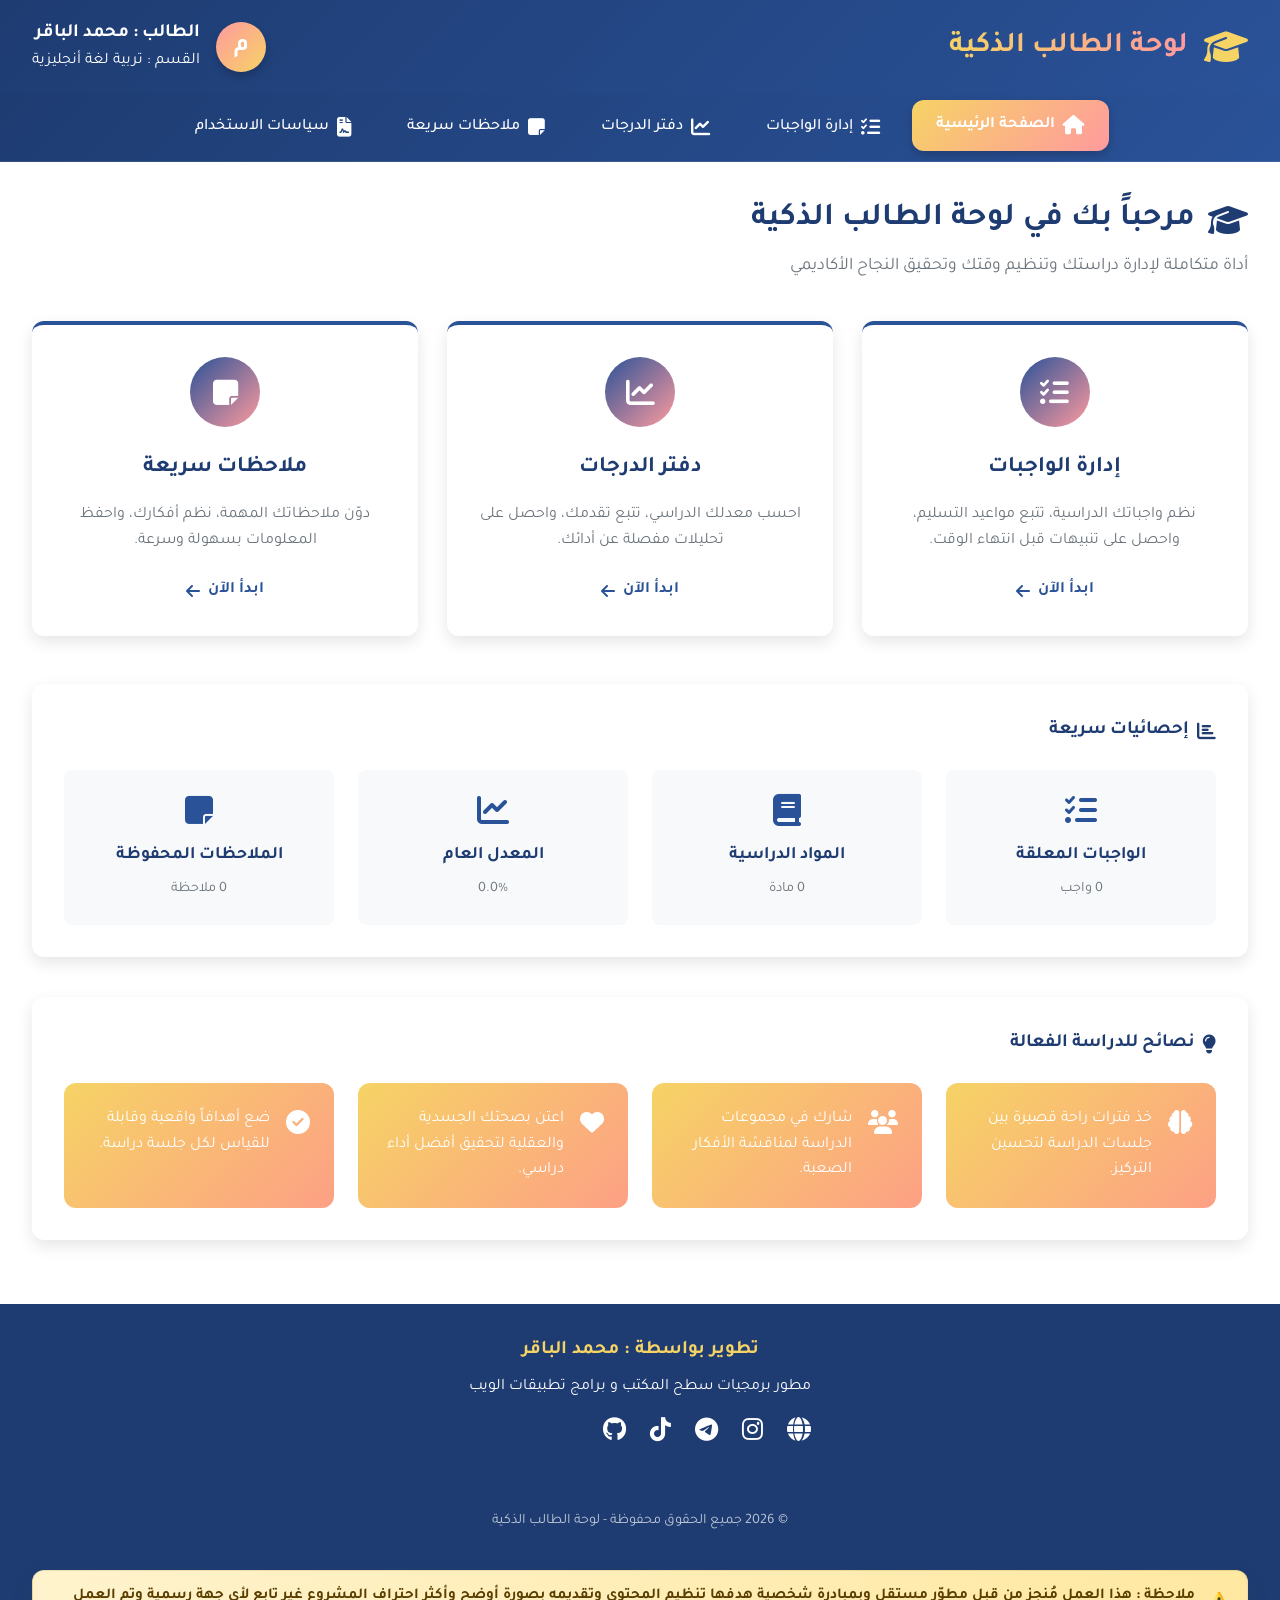
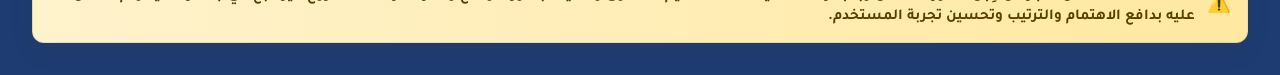
==== commit 58c54ca0: "Add files via upload" ====
--- a/index.html
+++ b/index.html
@@ -144,7 +144,7 @@
                         <a href="https://instagram.com/g6xs0r" class="social-link" target="_blank" title="إنستغرام">
                             <i class="fab fa-instagram"></i>
                         </a>
-                        <a href="https://t.me/wsl-iq" class="social-link" target="_blank" title="تليغرام">
+                        <a href="https://t.me/wsl_iq" class="social-link" target="_blank" title="تليغرام">
                             <i class="fab fa-telegram"></i>
                         </a>
                         <a href="https://www.tiktok.com/@wsl.iq" class="social-link" target="_blank" title="تيك توك">
@@ -157,7 +157,7 @@
                 </div>
                 
                 <div class="copyright">
-                    &copy; 2026 جميع الحقوق محفوظة - لوحة الطالب الذكية.
+                    &copy; 2026 جميع الحقوق محفوظة - لوحة الطالب الذكية
                 </div>
 
                 <div role="alert" aria-live="polite" style="margin-top:14px;border-radius:12px;padding:14px 16px;background:linear-gradient(90deg,#fff3cd,#ffe8a1);color:#5a3e00;border:1px solid rgba(90,62,0,0.12);box-shadow:0 8px 24px rgba(90,62,0,0.08);font-weight:700;text-align:right;display:flex;align-items:center;gap:12px;">
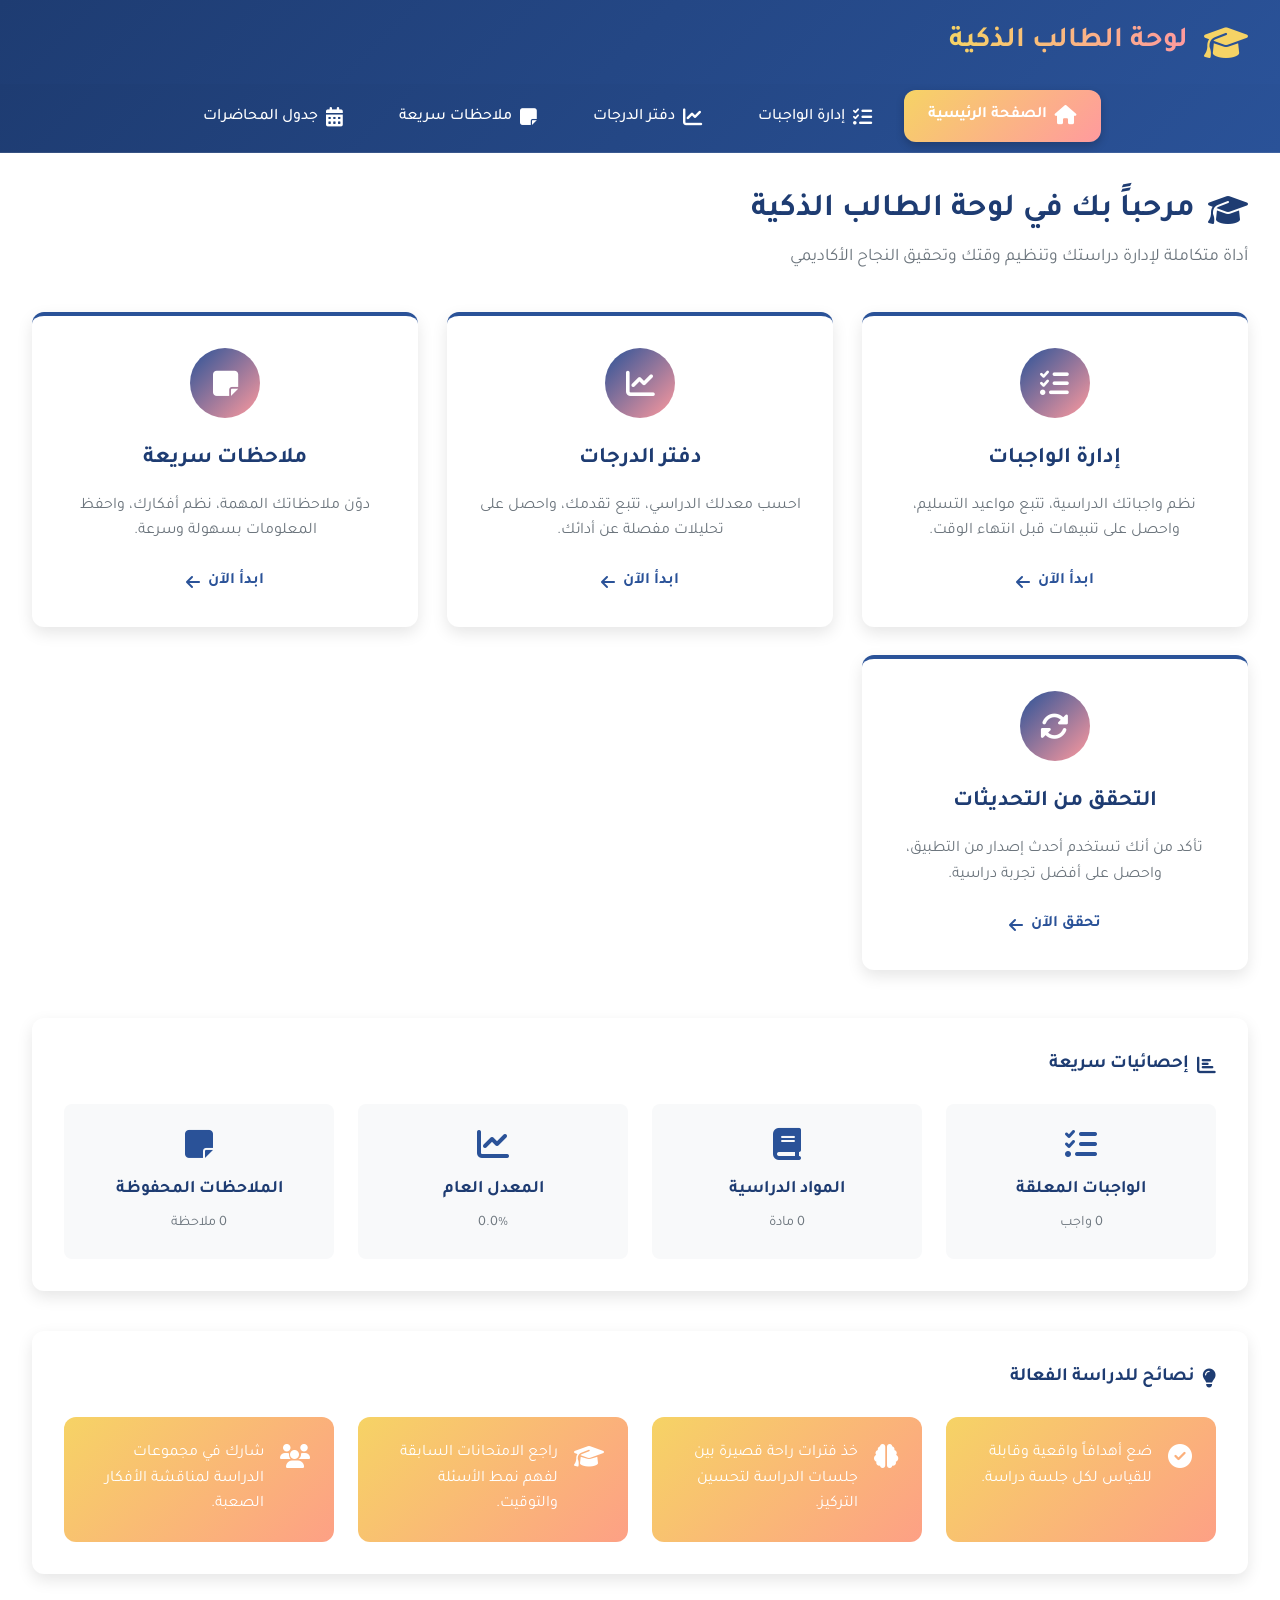
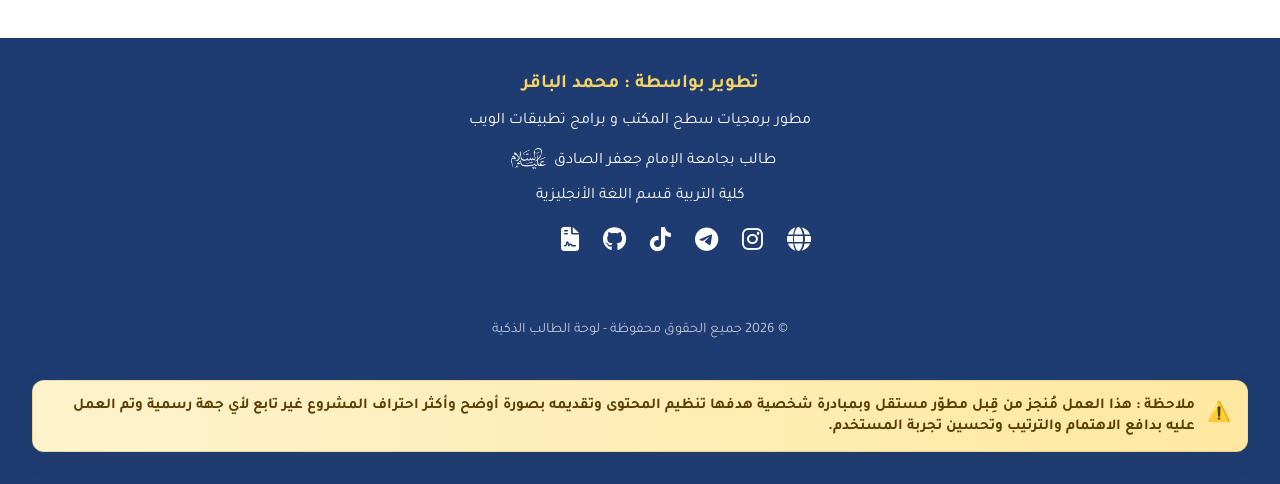
==== commit 3c3aabbe: "Add files via upload" ====
--- a/index.html
+++ b/index.html
@@ -10,22 +10,13 @@
 </head>
 <body>
     <div class="app-container">
-        <!-- الشريط العلوي -->
         <header>
             <div class="logo">
                 <i class="fas fa-graduation-cap"></i>
                 <h1>لوحة الطالب الذكية</h1>
             </div>
-            <div class="user-info">
-                <div class="user-avatar">م</div>
-                <div>
-                    <h3>الطالب : محمد الباقر</h3>
-                    <p>القسم : تربية لغة أنجليزية</p>
-                </div>
-            </div>
         </header>
 
-        <!-- التنقل -->
         <nav>
             <ul class="nav-list">
                 <li class="nav-item">
@@ -53,15 +44,14 @@
                     </a>
                 </li>
                 <li class="nav-item">
-                    <a href="policies.html" class="nav-link">
-                        <i class="fas fa-file-contract"></i>
-                        <span>سياسات الاستخدام</span>
+                    <a href="tables/schedule.html" class="nav-link">
+                        <i class="fas fa-calendar-alt"></i>
+                        <span>جدول المحاضرات</span>
                     </a>
                 </li>
             </ul>
         </nav>
 
-        <!-- المحتوى الرئيسي -->
         <main>
             <div class="welcome-section">
                 <div class="welcome-content">
@@ -95,12 +85,21 @@
                             <p>دوّن ملاحظاتك المهمة، نظم أفكارك، واحفظ المعلومات بسهولة وسرعة.</p>
                             <a href="notes.html" class="feature-link">ابدأ الآن <i class="fas fa-arrow-left"></i></a>
                         </div>
+
+                        <div class="feature-card">
+                            <div class="feature-icon">
+                                <i class="fas fa-sync-alt"></i>
+                                <span class="update-indicator" id="update-indicator"></span>
+                            </div>
+                            <h3>التحقق من التحديثات</h3>
+                            <p>تأكد من أنك تستخدم أحدث إصدار من التطبيق، واحصل على أفضل تجربة دراسية.</p>
+                            <a href="update.html" class="feature-link" id="check-updates-link">تحقق الآن <i class="fas fa-arrow-left"></i></a>
+                        </div>
                     </div>
                     
                     <div class="stats-section">
                         <h3><i class="fas fa-chart-bar"></i> إحصائيات سريعة</h3>
                         <div class="stats-grid" id="quick-stats">
-                            <!-- سيتم ملؤها بواسطة JavaScript -->
 
                         </div>
                     </div>
@@ -130,13 +129,14 @@
             </div>
         </main>
 
-        <!-- الفوتر -->
         <footer>
             <div class="footer-content">
                 <div class="developer-info">
                     <h3>تطوير بواسطة : محمد الباقر</h3>
                     <p>مطور برمجيات سطح المكتب و برامج تطبيقات الويب</p>
-                    
+                    <p>طالب بجامعة الإمام جعفر الصادق<img src="assets/icons/عليه السلام.png" alt="عليه السلام" style="vertical-align: middle; width: 50px;"></p>
+                    <p>كلية التربية قسم اللغة الأنجليزية</p>
+
                     <div class="social-links">
                         <a href="https://wsl-iq.github.io" class="social-link" target="_blank" title="الموقع الشخصي">
                             <i class="fas fa-globe"></i>
@@ -152,6 +152,9 @@
                         </a>
                         <a href="https://github.com/wsl-iq" class="social-link" target="_blank" title="github">
                             <i class="fab fa-github"></i>
+                        </a>
+                        <a href="policies.html" class="social-link" target="_blank" title="سياسات الاستخدام">
+                            <i class="fas fa-file-contract"></i>
                         </a>
                     </div>
                 </div>
@@ -169,7 +172,6 @@
             </div>
         </footer>
     </div>
-
     <script src="js/main.js"></script>
 </body>
 </html>
